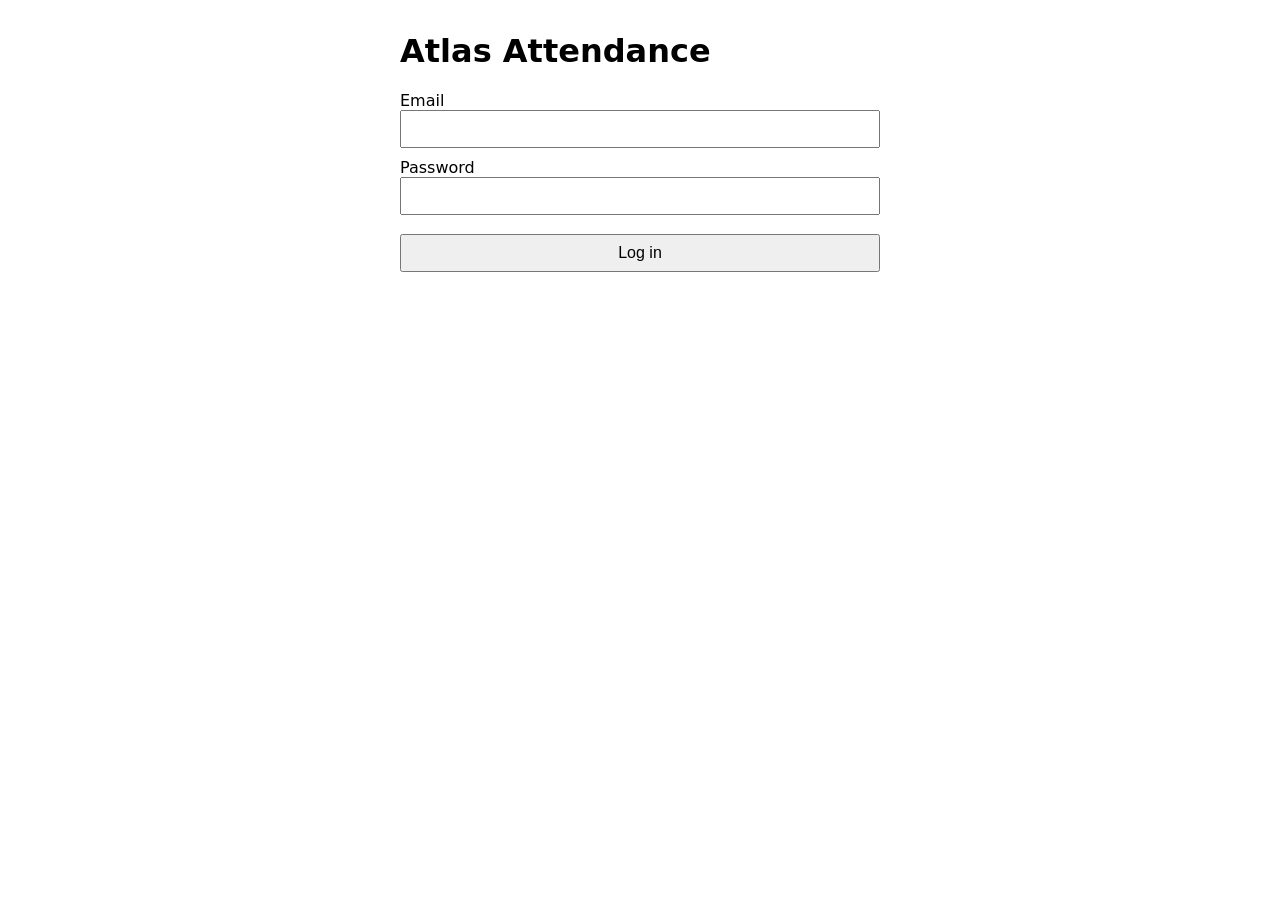
==== web/index.html @ 547d97e0 "feat(atlas): minimal role PWA" ====
<!DOCTYPE html>
<html lang="en">
<head>
<meta charset="utf-8">
<meta name="viewport" content="width=device-width, initial-scale=1">
<title>Atlas — Login</title>
<link rel="manifest" href="manifest.json">
<style>
body{font-family:system-ui,sans-serif;max-width:480px;margin:2rem auto;padding:0 1rem}
label{display:block;margin:.6rem 0 .2rem}input,button{font-size:1rem;padding:.5rem;width:100%;box-sizing:border-box}
button{margin-top:1rem}.msg{margin-top:1rem}.err{color:#b00}.ok{color:#060}
</style>
</head>
<body>
<h1>Atlas Attendance</h1>
<form id="f">
<label>Email <input id="email" type="email" required autocomplete="username"></label>
<label>Password <input id="password" type="password" required autocomplete="current-password"></label>
<button type="submit">Log in</button>
</form>
<p id="m" class="msg"></p>
<script src="app.js"></script>
<script>
(function () {
  // If already authed, route straight to the role page.
  Atlas.api('GET', '/v1/me').then(function (r) {
    if (r.status === 200 && r.data.role && Atlas.getToken()) location.href = Atlas.roleHome(r.data.role);
  });
  if ('serviceWorker' in navigator) navigator.serviceWorker.register('sw.js').catch(function () {});
  document.getElementById('f').addEventListener('submit', async function (e) {
    e.preventDefault();
    var r = await Atlas.login(Atlas.el('email').value.trim(), Atlas.el('password').value);
    if (!r.ok) { Atlas.msg('m', 'Login failed (' + r.status + '): ' + r.error, true); return; }
    var me = await Atlas.api('GET', '/v1/me');
    if (me.status !== 200) { Atlas.msg('m', 'Logged in but /v1/me failed (' + me.status + ')', true); return; }
    location.href = Atlas.roleHome(me.data.role);
  });
})();
</script>
</body>
</html>
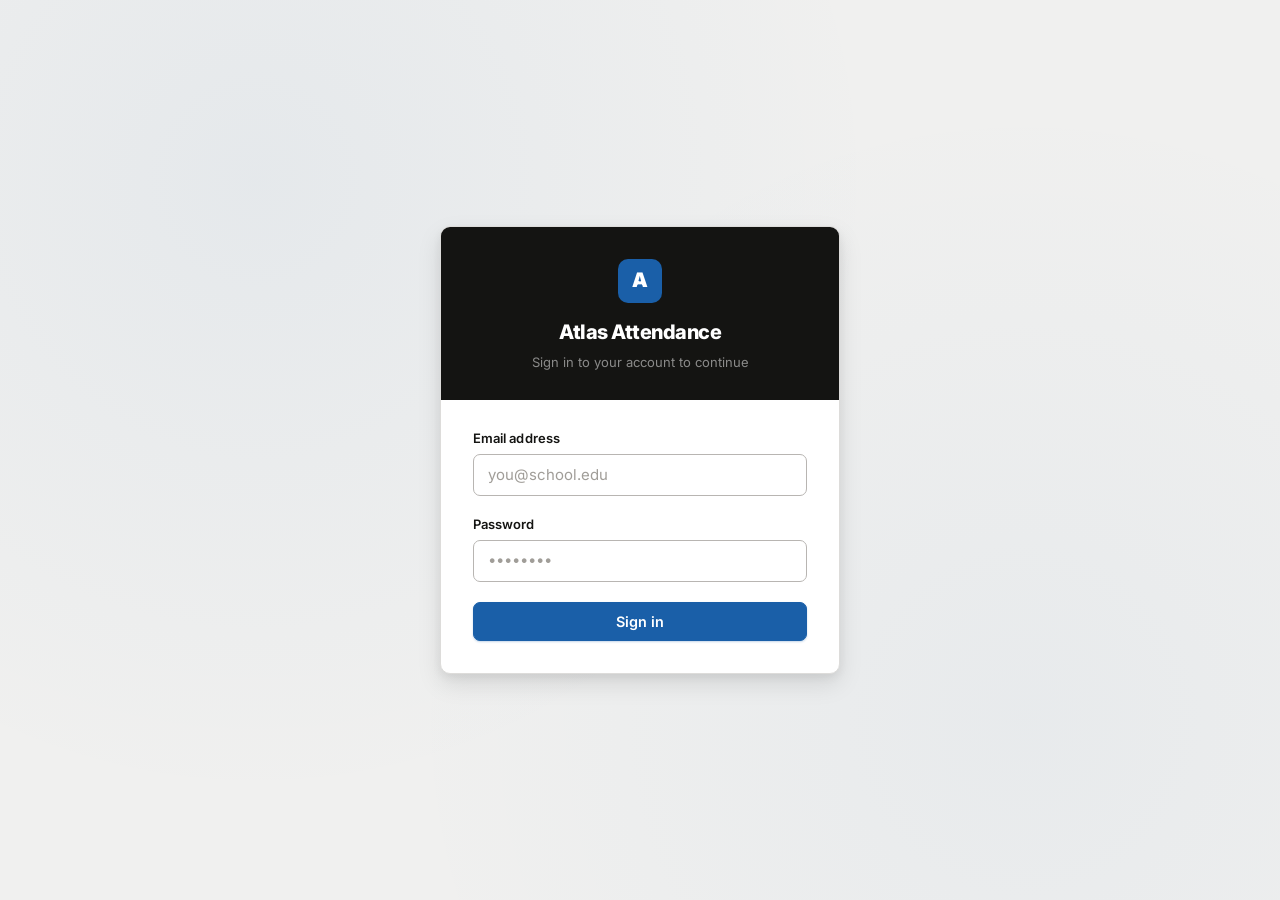
==== commit 23aacd23: "first commit" ====
--- a/web/index.html
+++ b/web/index.html
@@ -3,36 +3,63 @@
 <head>
 <meta charset="utf-8">
 <meta name="viewport" content="width=device-width, initial-scale=1">
-<title>Atlas — Login</title>
+<title>Atlas — Sign in</title>
 <link rel="manifest" href="manifest.json">
-<style>
-body{font-family:system-ui,sans-serif;max-width:480px;margin:2rem auto;padding:0 1rem}
-label{display:block;margin:.6rem 0 .2rem}input,button{font-size:1rem;padding:.5rem;width:100%;box-sizing:border-box}
-button{margin-top:1rem}.msg{margin-top:1rem}.err{color:#b00}.ok{color:#060}
-</style>
+<link rel="stylesheet" href="style.css">
 </head>
 <body>
-<h1>Atlas Attendance</h1>
-<form id="f">
-<label>Email <input id="email" type="email" required autocomplete="username"></label>
-<label>Password <input id="password" type="password" required autocomplete="current-password"></label>
-<button type="submit">Log in</button>
-</form>
-<p id="m" class="msg"></p>
+<div class="login-wrap">
+  <div class="login-box">
+    <div class="login-box__header">
+      <div class="login-box__logo">A</div>
+      <h1>Atlas Attendance</h1>
+      <p>Sign in to your account to continue</p>
+    </div>
+    <div class="login-box__body">
+      <form id="f">
+        <div class="field">
+          <label for="email">Email address</label>
+          <input id="email" type="email" required autocomplete="username" placeholder="you@school.edu">
+        </div>
+        <div class="field">
+          <label for="password">Password</label>
+          <input id="password" type="password" required autocomplete="current-password" placeholder="••••••••">
+        </div>
+        <div class="btn-row" style="margin-top:1.25rem">
+          <button id="submitBtn" type="submit" class="btn btn--primary btn--full">Sign in</button>
+        </div>
+      </form>
+      <div id="m" class="msg"></div>
+    </div>
+  </div>
+</div>
+
 <script src="app.js"></script>
 <script>
 (function () {
-  // If already authed, route straight to the role page.
   Atlas.api('GET', '/v1/me').then(function (r) {
     if (r.status === 200 && r.data.role && Atlas.getToken()) location.href = Atlas.roleHome(r.data.role);
   });
+
   if ('serviceWorker' in navigator) navigator.serviceWorker.register('sw.js').catch(function () {});
+
   document.getElementById('f').addEventListener('submit', async function (e) {
     e.preventDefault();
+    var btn = Atlas.el('submitBtn');
+    btn.classList.add('loading'); btn.disabled = true;
+
     var r = await Atlas.login(Atlas.el('email').value.trim(), Atlas.el('password').value);
-    if (!r.ok) { Atlas.msg('m', 'Login failed (' + r.status + '): ' + r.error, true); return; }
+    if (!r.ok) {
+      Atlas.msg('m', 'Incorrect email or password. Please try again.', true);
+      btn.classList.remove('loading'); btn.disabled = false;
+      return;
+    }
     var me = await Atlas.api('GET', '/v1/me');
-    if (me.status !== 200) { Atlas.msg('m', 'Logged in but /v1/me failed (' + me.status + ')', true); return; }
+    if (me.status !== 200) {
+      Atlas.msg('m', 'Signed in but could not load your profile (' + me.status + ').', true);
+      btn.classList.remove('loading'); btn.disabled = false;
+      return;
+    }
     location.href = Atlas.roleHome(me.data.role);
   });
 })();
--- a/web/style.css
+++ b/web/style.css
@@ -0,0 +1,800 @@
+/* Atlas — shared stylesheet */
+@import url('https://fonts.googleapis.com/css2?family=Inter:wght@400;500;600;700;800&display=swap');
+
+:root {
+  --bg:             #f0f0ef;
+  --bg-deep:        #e6e5e3;
+  --surface:        #ffffff;
+  --surface-raised: #fafaf9;
+  --border:         #dddcda;
+  --border-strong:  #b8b5b2;
+  --text:           #141412;
+  --text-muted:     #68655f;
+  --text-subtle:    #a09d98;
+
+  --accent:         #1a5fa8;
+  --accent-hover:   #154d8c;
+  --accent-faint:   #eff5fd;
+  --accent-text:    #ffffff;
+
+  --danger:         #c0392b;
+  --danger-bg:      #fef3f2;
+  --danger-border:  #fbc9c4;
+
+  --success:        #1a6b3c;
+  --success-bg:     #f0faf4;
+  --success-border: #a8e6c0;
+
+  --warn-bg:        #fefce8;
+  --warn-border:    #fde047;
+  --warn-text:      #854d0e;
+
+  --radius-sm:  4px;
+  --radius:     7px;
+  --radius-lg:  10px;
+
+  --shadow-xs: 0 1px 2px rgba(0,0,0,.06);
+  --shadow-sm: 0 1px 3px rgba(0,0,0,.08), 0 1px 2px rgba(0,0,0,.05);
+  --shadow-md: 0 4px 8px rgba(0,0,0,.08), 0 2px 4px rgba(0,0,0,.05);
+  --shadow-lg: 0 10px 24px rgba(0,0,0,.1), 0 4px 8px rgba(0,0,0,.06);
+
+  --font: 'Inter', system-ui, -apple-system, 'Segoe UI', sans-serif;
+}
+
+*, *::before, *::after { box-sizing: border-box; }
+html { font-size: 16px; -webkit-font-smoothing: antialiased; }
+
+body {
+  font-family: var(--font);
+  background: var(--bg);
+  color: var(--text);
+  line-height: 1.55;
+  margin: 0;
+  padding: 0;
+  min-height: 100vh;
+}
+
+/* ─────────────────────────────────────────────────────────
+   TOPBAR
+───────────────────────────────────────────────────────── */
+.topbar {
+  display: flex;
+  align-items: center;
+  justify-content: space-between;
+  height: 52px;
+  padding: 0 1.5rem;
+  background: var(--text);          /* dark bar */
+  position: sticky;
+  top: 0;
+  z-index: 20;
+}
+
+.topbar__brand {
+  display: flex;
+  align-items: center;
+  gap: .45rem;
+  font-weight: 800;
+  font-size: .9375rem;
+  letter-spacing: -.01em;
+  color: #fff;
+  text-decoration: none;
+}
+
+.topbar__brand-icon {
+  width: 26px; height: 26px;
+  background: var(--accent);
+  border-radius: 6px;
+  display: flex; align-items: center; justify-content: center;
+  font-size: .75rem;
+  font-weight: 800;
+  color: #fff;
+  flex-shrink: 0;
+  letter-spacing: 0;
+}
+
+.topbar__user {
+  display: flex;
+  align-items: center;
+  gap: .75rem;
+  font-size: .8125rem;
+  color: rgba(255,255,255,.6);
+}
+
+.topbar__email {
+  max-width: 200px;
+  overflow: hidden;
+  text-overflow: ellipsis;
+  white-space: nowrap;
+}
+
+/* ─────────────────────────────────────────────────────────
+   LAYOUT
+───────────────────────────────────────────────────────── */
+.page-wrap {
+  max-width: 740px;
+  margin: 0 auto;
+  padding: 2rem 1.25rem 4rem;
+}
+
+/* ─────────────────────────────────────────────────────────
+   PAGE HEADER
+───────────────────────────────────────────────────────── */
+.page-header {
+  margin-bottom: 2rem;
+  padding-bottom: 1.25rem;
+  border-bottom: 1px solid var(--border);
+}
+
+.page-header h1 {
+  margin: 0 0 .3rem;
+  font-size: 1.625rem;
+  font-weight: 800;
+  letter-spacing: -.03em;
+  line-height: 1.15;
+}
+
+.page-header p {
+  margin: 0;
+  color: var(--text-muted);
+  font-size: .9rem;
+}
+
+/* ─────────────────────────────────────────────────────────
+   SECTION / CARD
+───────────────────────────────────────────────────────── */
+section {
+  background: var(--surface);
+  border: 1px solid var(--border);
+  border-radius: var(--radius-lg);
+  padding: 1.5rem;
+  margin-bottom: 1.25rem;
+  box-shadow: var(--shadow-sm);
+}
+
+.section-title {
+  display: flex;
+  align-items: center;
+  gap: .6rem;
+  margin: 0 0 1.25rem;
+  padding-bottom: .875rem;
+  border-bottom: 1px solid var(--border);
+}
+
+.section-title__icon {
+  width: 28px; height: 28px;
+  border-radius: 6px;
+  background: var(--accent-faint);
+  display: flex; align-items: center; justify-content: center;
+  font-size: .875rem;
+  flex-shrink: 0;
+}
+
+.section-title h2 {
+  margin: 0;
+  font-size: .9375rem;
+  font-weight: 700;
+  letter-spacing: -.01em;
+  color: var(--text);
+}
+
+/* legacy h2 inside section */
+section > h2 {
+  margin: 0 0 1.1rem;
+  font-size: .9375rem;
+  font-weight: 700;
+  letter-spacing: -.01em;
+  color: var(--text);
+  padding-bottom: .875rem;
+  border-bottom: 1px solid var(--border);
+}
+
+/* ─────────────────────────────────────────────────────────
+   FORM ELEMENTS
+───────────────────────────────────────────────────────── */
+.field { margin-bottom: 1.1rem; }
+
+.field label {
+  display: block;
+  font-size: .8125rem;
+  font-weight: 600;
+  margin-bottom: .35rem;
+  color: var(--text);
+  letter-spacing: .005em;
+}
+
+.field input,
+.field select,
+.field textarea {
+  display: block;
+  width: 100%;
+  padding: .55rem .875rem;
+  font-size: .9375rem;
+  font-family: var(--font);
+  border: 1px solid var(--border-strong);
+  border-radius: var(--radius);
+  background: var(--surface);
+  color: var(--text);
+  transition: border-color .15s, box-shadow .15s, background .15s;
+  appearance: none;
+  line-height: 1.5;
+}
+
+.field input::placeholder,
+.field textarea::placeholder { color: var(--text-subtle); }
+
+.field input:hover:not(:focus),
+.field select:hover:not(:focus) { border-color: var(--text-subtle); }
+
+.field input:focus,
+.field select:focus,
+.field textarea:focus {
+  outline: none;
+  border-color: var(--accent);
+  box-shadow: 0 0 0 3px rgba(26,95,168,.13);
+}
+
+.field select {
+  background-image: url("data:image/svg+xml,%3Csvg xmlns='http://www.w3.org/2000/svg' width='10' height='6' viewBox='0 0 10 6'%3E%3Cpath d='M1 1l4 4 4-4' stroke='%2368655f' stroke-width='1.5' fill='none' stroke-linecap='round' stroke-linejoin='round'/%3E%3C/svg%3E");
+  background-repeat: no-repeat;
+  background-position: right .875rem center;
+  padding-right: 2.5rem;
+}
+
+.field input[type="file"] {
+  padding: .45rem .6rem;
+  font-size: .875rem;
+  cursor: pointer;
+}
+
+.field-hint {
+  margin-top: .3rem;
+  font-size: .8rem;
+  color: var(--text-muted);
+}
+
+.field-row {
+  display: grid;
+  grid-template-columns: 1fr 1fr;
+  gap: .875rem;
+}
+
+.field-row--3 {
+  grid-template-columns: 1fr 1fr 90px;
+}
+
+/* ─────────────────────────────────────────────────────────
+   BUTTONS
+───────────────────────────────────────────────────────── */
+.btn {
+  display: inline-flex;
+  align-items: center;
+  justify-content: center;
+  gap: .35rem;
+  padding: .55rem 1.1rem;
+  font-size: .9rem;
+  font-weight: 600;
+  font-family: var(--font);
+  border-radius: var(--radius);
+  border: 1px solid transparent;
+  cursor: pointer;
+  transition: background .12s, border-color .12s, box-shadow .12s, opacity .12s;
+  text-decoration: none;
+  line-height: 1.4;
+  white-space: nowrap;
+  letter-spacing: -.005em;
+}
+
+.btn:disabled { opacity: .4; cursor: not-allowed; }
+
+.btn--primary {
+  background: var(--accent);
+  color: var(--accent-text);
+  border-color: var(--accent);
+  box-shadow: 0 1px 2px rgba(26,95,168,.25);
+}
+.btn--primary:hover:not(:disabled) {
+  background: var(--accent-hover);
+  border-color: var(--accent-hover);
+  box-shadow: 0 2px 6px rgba(26,95,168,.3);
+}
+
+.btn--secondary {
+  background: var(--surface);
+  color: var(--text);
+  border-color: var(--border-strong);
+  box-shadow: var(--shadow-xs);
+}
+.btn--secondary:hover:not(:disabled) {
+  background: var(--surface-raised);
+  border-color: var(--text-subtle);
+}
+
+.btn--danger {
+  background: var(--danger);
+  color: #fff;
+  border-color: var(--danger);
+  box-shadow: 0 1px 2px rgba(192,57,43,.2);
+}
+.btn--danger:hover:not(:disabled) { background: #a93226; border-color: #a93226; }
+
+.btn--ghost {
+  background: transparent;
+  color: rgba(255,255,255,.7);
+  border-color: transparent;
+}
+.btn--ghost:hover:not(:disabled) {
+  background: rgba(255,255,255,.1);
+  color: #fff;
+}
+
+.btn--ghost-dark {
+  background: transparent;
+  color: var(--text-muted);
+  border-color: transparent;
+}
+.btn--ghost-dark:hover:not(:disabled) { background: var(--bg); color: var(--text); }
+
+.btn--sm {
+  padding: .35rem .75rem;
+  font-size: .8125rem;
+}
+
+.btn--full { width: 100%; }
+
+.btn-row {
+  display: flex;
+  gap: .5rem;
+  flex-wrap: wrap;
+  margin-top: 1rem;
+}
+
+/* Spinner */
+.btn.loading { opacity: .65; pointer-events: none; }
+.btn.loading::after {
+  content: '';
+  width: 13px; height: 13px;
+  border: 2px solid currentColor;
+  border-top-color: transparent;
+  border-radius: 50%;
+  animation: spin .55s linear infinite;
+  flex-shrink: 0;
+}
+@keyframes spin { to { transform: rotate(360deg); } }
+
+/* ─────────────────────────────────────────────────────────
+   MESSAGES
+───────────────────────────────────────────────────────── */
+.msg {
+  display: none;
+  padding: .65rem .95rem;
+  border-radius: var(--radius);
+  font-size: .875rem;
+  margin: .875rem 0;
+  border: 1px solid transparent;
+  line-height: 1.45;
+}
+.msg:not(:empty) { display: flex; align-items: flex-start; gap: .5rem; }
+
+.msg.err  { color: var(--danger); background: var(--danger-bg); border-color: var(--danger-border); }
+.msg.ok   { color: var(--success); background: var(--success-bg); border-color: var(--success-border); }
+
+/* ─────────────────────────────────────────────────────────
+   BADGES
+───────────────────────────────────────────────────────── */
+.badge {
+  display: inline-flex;
+  align-items: center;
+  padding: .2rem .55rem;
+  border-radius: 4px;
+  font-size: .7rem;
+  font-weight: 700;
+  letter-spacing: .04em;
+  text-transform: uppercase;
+  border: 1px solid transparent;
+}
+
+.badge--neutral { background: #f2f1ef; color: #5c5955; border-color: var(--border); }
+.badge--green   { background: var(--success-bg); color: var(--success); border-color: var(--success-border); }
+.badge--red     { background: var(--danger-bg); color: var(--danger); border-color: var(--danger-border); }
+.badge--blue    { background: var(--accent-faint); color: var(--accent); border-color: #c3d9f5; }
+.badge--yellow  { background: var(--warn-bg); color: var(--warn-text); border-color: var(--warn-border); }
+
+/* ─────────────────────────────────────────────────────────
+   TABLES
+───────────────────────────────────────────────────────── */
+.table-wrap { overflow-x: auto; }
+
+table {
+  width: 100%;
+  border-collapse: collapse;
+  font-size: .875rem;
+}
+
+thead { background: var(--surface-raised); }
+
+th {
+  text-align: left;
+  padding: .6rem .875rem;
+  font-size: .7rem;
+  font-weight: 700;
+  text-transform: uppercase;
+  letter-spacing: .06em;
+  color: var(--text-muted);
+  border-bottom: 1px solid var(--border);
+  white-space: nowrap;
+}
+
+td {
+  padding: .65rem .875rem;
+  border-bottom: 1px solid var(--border);
+  vertical-align: middle;
+}
+
+tr:last-child td { border-bottom: none; }
+tbody tr:hover td { background: var(--surface-raised); }
+
+/* ─────────────────────────────────────────────────────────
+   CARDS  (absence review)
+───────────────────────────────────────────────────────── */
+.card {
+  background: var(--surface);
+  border: 1px solid var(--border);
+  border-radius: var(--radius-lg);
+  padding: 1.1rem 1.25rem;
+  box-shadow: var(--shadow-sm);
+}
+.card + .card { margin-top: .875rem; }
+
+.card__meta { font-size: .8rem; color: var(--text-muted); margin-bottom: .4rem; }
+.card__title { font-weight: 700; font-size: .9375rem; margin-bottom: .6rem; display: flex; align-items: center; gap: .5rem; }
+
+/* ─────────────────────────────────────────────────────────
+   STAT CARDS
+───────────────────────────────────────────────────────── */
+.stats {
+  display: grid;
+  grid-template-columns: repeat(auto-fit, minmax(140px, 1fr));
+  gap: .875rem;
+}
+
+.stat {
+  padding: 1rem 1.1rem;
+  background: var(--surface);
+  border: 1px solid var(--border);
+  border-radius: var(--radius-lg);
+  box-shadow: var(--shadow-xs);
+  position: relative;
+  overflow: hidden;
+}
+
+.stat::before {
+  content: '';
+  position: absolute;
+  left: 0; top: 0; bottom: 0;
+  width: 3px;
+  background: var(--accent);
+  border-radius: 3px 0 0 3px;
+}
+
+.stat__label {
+  font-size: .7rem;
+  font-weight: 700;
+  text-transform: uppercase;
+  letter-spacing: .06em;
+  color: var(--text-muted);
+  margin-bottom: .4rem;
+}
+
+.stat__value {
+  font-size: 1.75rem;
+  font-weight: 800;
+  letter-spacing: -.04em;
+  color: var(--text);
+  line-height: 1;
+}
+
+.stat__sub {
+  font-size: .8rem;
+  color: var(--text-muted);
+  margin-top: .3rem;
+}
+
+/* ─────────────────────────────────────────────────────────
+   ITEM LIST
+───────────────────────────────────────────────────────── */
+.item-list {
+  list-style: none;
+  margin: 0;
+  padding: 0;
+}
+
+.item-list li {
+  display: flex;
+  align-items: center;
+  gap: .6rem;
+  padding: .65rem 0;
+  border-bottom: 1px solid var(--border);
+  font-size: .875rem;
+}
+
+.item-list li:last-child { border-bottom: none; }
+.item-list li:first-child { padding-top: 0; }
+
+/* ─────────────────────────────────────────────────────────
+   EMPTY STATE
+───────────────────────────────────────────────────────── */
+.empty {
+  text-align: center;
+  padding: 2.5rem 1rem;
+  color: var(--text-subtle);
+  font-size: .875rem;
+  letter-spacing: .01em;
+}
+
+/* ─────────────────────────────────────────────────────────
+   LOGIN PAGE
+───────────────────────────────────────────────────────── */
+.login-wrap {
+  min-height: 100vh;
+  display: grid;
+  place-items: center;
+  padding: 1.5rem;
+  background: var(--bg);
+  background-image:
+    radial-gradient(circle at 20% 20%, rgba(26,95,168,.05) 0%, transparent 50%),
+    radial-gradient(circle at 80% 80%, rgba(26,95,168,.04) 0%, transparent 50%);
+}
+
+.login-box {
+  width: 100%;
+  max-width: 400px;
+  background: var(--surface);
+  border: 1px solid var(--border);
+  border-radius: var(--radius-lg);
+  box-shadow: var(--shadow-lg);
+  overflow: hidden;
+}
+
+.login-box__header {
+  background: var(--text);
+  padding: 2rem 2rem 1.75rem;
+  text-align: center;
+}
+
+.login-box__logo {
+  width: 44px; height: 44px;
+  background: var(--accent);
+  border-radius: 10px;
+  display: flex; align-items: center; justify-content: center;
+  font-size: 1.25rem;
+  font-weight: 900;
+  color: #fff;
+  margin: 0 auto .875rem;
+  letter-spacing: -.02em;
+}
+
+.login-box__header h1 {
+  margin: 0 0 .3rem;
+  font-size: 1.25rem;
+  font-weight: 800;
+  letter-spacing: -.025em;
+  color: #fff;
+}
+
+.login-box__header p {
+  margin: 0;
+  font-size: .8125rem;
+  color: rgba(255,255,255,.5);
+}
+
+.login-box__body { padding: 1.75rem 2rem 2rem; }
+
+/* ─────────────────────────────────────────────────────────
+   QR HERO  (rep page)
+───────────────────────────────────────────────────────── */
+.qr-hero {
+  display: flex;
+  flex-direction: column;
+  align-items: center;
+  gap: .875rem;
+  padding: 2rem 1.5rem;
+  background: var(--surface);
+  border: 1px solid var(--border);
+  border-radius: var(--radius-lg);
+  box-shadow: var(--shadow-md);
+  margin-bottom: 1.25rem;
+  text-align: center;
+}
+
+.qr-hero__qr-wrap {
+  padding: .875rem;
+  background: #fff;
+  border: 1px solid var(--border);
+  border-radius: var(--radius);
+  display: inline-block;
+}
+
+.qr-hero__code {
+  font-size: 3rem;
+  font-weight: 900;
+  letter-spacing: .65rem;
+  font-family: 'Courier New', Courier, monospace;
+  color: var(--text);
+  line-height: 1;
+  padding-right: .65rem; /* offset letter-spacing */
+}
+
+.qr-hero__timer {
+  display: inline-flex;
+  align-items: center;
+  gap: .35rem;
+  font-size: .8125rem;
+  font-variant-numeric: tabular-nums;
+  color: var(--text-muted);
+  background: var(--bg);
+  border: 1px solid var(--border);
+  padding: .3rem .75rem;
+  border-radius: 99px;
+}
+
+.qr-hero__timer.urgent {
+  color: var(--danger);
+  background: var(--danger-bg);
+  border-color: var(--danger-border);
+  font-weight: 700;
+}
+
+.qr-hero__session {
+  font-size: .8125rem;
+  color: var(--text-muted);
+  font-weight: 500;
+}
+
+/* Pulse dot */
+.pulse {
+  width: 8px; height: 8px;
+  background: var(--success);
+  border-radius: 50%;
+  display: inline-block;
+  animation: pulse 1.8s ease infinite;
+}
+@keyframes pulse {
+  0%, 100% { opacity: 1; transform: scale(1); }
+  50%       { opacity: .4; transform: scale(.7); }
+}
+
+/* ─────────────────────────────────────────────────────────
+   GPS BADGE
+───────────────────────────────────────────────────────── */
+.gps-badge {
+  display: inline-flex;
+  align-items: center;
+  gap: .3rem;
+  font-size: .8rem;
+  font-weight: 500;
+  padding: .3rem .7rem;
+  border-radius: 99px;
+  background: var(--bg);
+  border: 1px solid var(--border);
+  color: var(--text-muted);
+}
+
+.gps-badge.locked {
+  background: var(--success-bg);
+  border-color: var(--success-border);
+  color: var(--success);
+}
+
+/* ─────────────────────────────────────────────────────────
+   TABS
+───────────────────────────────────────────────────────── */
+.tabs {
+  display: flex;
+  gap: .125rem;
+  background: var(--bg-deep);
+  border: 1px solid var(--border);
+  border-radius: var(--radius);
+  padding: .25rem;
+  margin-bottom: 1.5rem;
+  width: fit-content;
+}
+
+.tab-btn {
+  padding: .4rem 1rem;
+  font-size: .875rem;
+  font-weight: 600;
+  font-family: var(--font);
+  background: transparent;
+  border: none;
+  border-radius: 5px;
+  cursor: pointer;
+  color: var(--text-muted);
+  transition: background .15s, color .15s, box-shadow .15s;
+}
+
+.tab-btn:hover:not(.active) { color: var(--text); background: rgba(255,255,255,.5); }
+
+.tab-btn.active {
+  background: var(--surface);
+  color: var(--text);
+  box-shadow: var(--shadow-xs);
+}
+
+.tab-panel { display: none; }
+.tab-panel.active { display: block; }
+
+/* ─────────────────────────────────────────────────────────
+   PROOF IFRAME
+───────────────────────────────────────────────────────── */
+.proof-frame {
+  width: 100%;
+  height: 240px;
+  border: 1px solid var(--border);
+  border-radius: var(--radius);
+  background: var(--bg);
+  display: block;
+  margin: .6rem 0;
+}
+
+/* ─────────────────────────────────────────────────────────
+   INLINE CODE
+───────────────────────────────────────────────────────── */
+code {
+  font-size: .8rem;
+  background: var(--bg-deep);
+  border: 1px solid var(--border);
+  padding: .1rem .35rem;
+  border-radius: 3px;
+  font-family: 'Courier New', Courier, monospace;
+  color: var(--text);
+}
+
+/* ─────────────────────────────────────────────────────────
+   DIVIDER
+───────────────────────────────────────────────────────── */
+.divider {
+  border: none;
+  border-top: 1px solid var(--border);
+  margin: 1.25rem 0;
+}
+
+/* ─────────────────────────────────────────────────────────
+   UTILITY
+───────────────────────────────────────────────────────── */
+.text-muted   { color: var(--text-muted); }
+.text-subtle  { color: var(--text-subtle); }
+.text-sm      { font-size: .875rem; }
+.text-xs      { font-size: .8rem; }
+.font-medium  { font-weight: 500; }
+.font-semibold{ font-weight: 600; }
+.font-bold    { font-weight: 700; }
+.mt-1  { margin-top: .5rem; }
+.mt-2  { margin-top: 1rem; }
+.mt-3  { margin-top: 1.5rem; }
+.flex  { display: flex; }
+.flex-1{ flex: 1; }
+.items-center { align-items: center; }
+.justify-between { justify-content: space-between; }
+.gap-1 { gap: .35rem; }
+.gap-2 { gap: .75rem; }
+.gap-3 { gap: 1rem; }
+.flex-wrap { flex-wrap: wrap; }
+.ml-auto { margin-left: auto; }
+
+/* ─────────────────────────────────────────────────────────
+   RESPONSIVE
+───────────────────────────────────────────────────────── */
+@media (max-width: 520px) {
+  .topbar { padding: 0 1rem; }
+  .topbar__email { display: none; }
+  .page-wrap { padding: 1.25rem .875rem 3rem; }
+  .page-header { margin-bottom: 1.25rem; }
+  section { padding: 1.1rem; }
+  .field-row, .field-row--3 { grid-template-columns: 1fr; }
+  .stat__value { font-size: 1.4rem; }
+  .qr-hero__code { font-size: 2.25rem; letter-spacing: .45rem; }
+  .login-box__header { padding: 1.5rem 1.5rem 1.25rem; }
+  .login-box__body { padding: 1.25rem 1.5rem 1.5rem; }
+  .tabs { width: 100%; }
+  .tab-btn { flex: 1; text-align: center; }
+}
